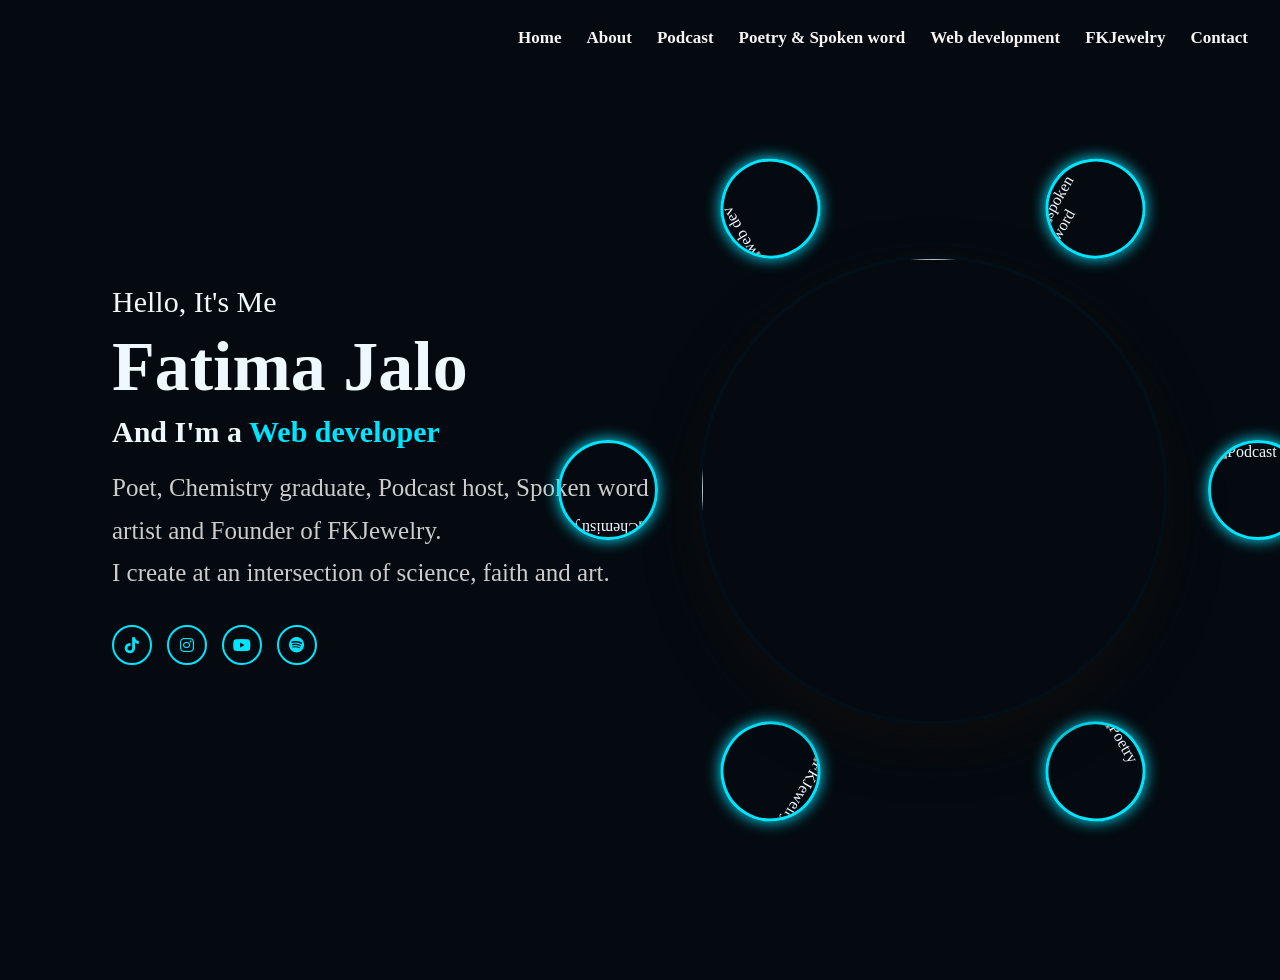
==== index.html @ 9da575b4 "Rename Index.html to index.html" ====
<!DOCTYPE html>
<html lang="en">
<html>
<head>
 <!--=====Meta & Basic Setup=====-->
 <meta charset="UTF-8">
 <meta http-equiv="X-UA Compatible" content="IE=EDGE">
 <meta name="viewport" content="width=device-width, initial-scale=1.0">
 <meta name="description" content="Fatima Jalo's portfolio">
 <meta name="keywords" content="web developer, chemistry, poetry, Jewlery, podcast host, nigeria">
 <meta name="author" content="Fatima Jalo">
 <meta property="og:title" content="Fatima Jalo's portfolio">
 <meta property="og:description" content="Creating at an intersection of science, faith and art">
 <meta property="og:type" content="website">
 <meta property="og:url" content="https://Fatima.dev">

 <!--=====Page Title=====-->
 <title>Home- Fatima Jalo</title>

<!---=====Favicon=====-->
 <link href="WhatsApp Image 2026-08-05 at 4.56.08 AM.jpeg" rel="stylesheet">


<!--===== SEO Meta tags =====-->
 <meta name="description"
 content="Creating at an intersection of science, faith and art">
 <meta name="key words"
 content="web developer, chemist, poetry, Jewlery, podcast host, nigeria">
 <meta name="author"
 content="Fatima Jalo">

<!--Custom CSS======-->
 <link rel="stylesheet" href="css stylesheet.css">

 <link href="https://cdnjs.cloudflare.com/ajax/libs/font-awesome/6.5.0/css/all.min.css" rel="stylesheet">

 </head>
 

 <body>
  <div class="overlay">

  

 
   <!--=====Navbar=====-->
   <header>
    
     <nav class="navbar">
        <a href="Index.html.html">Home</a>
        <a href="About.html">About</a>
        <a href="Podcast.html">Podcast</a>
        <a href="Poetry & Spoken word.html">Poetry & Spoken word</a>
        <a href="Web development.html">Web development</a>
        <a href="FKJewelry.html">FKJewelry</a>
        <a href="Contact.html">Contact</a>
     </nav>
     
   </header>
   <main>
    
    <!--=====Hero Section=====-->
    <section class="hero">
        <div class="hero-text">
     <h3>Hello, It's Me</h3>
     <h1>Fatima Jalo</h1>
     <h2>And I'm a <span> Web developer</span></h2>
     <p>Poet, Chemistry graduate, Podcast host, Spoken word artist and Founder of FKJewelry.<br>I create at an intersection of science, faith and art.</p> 


     <!--=====Social links=====-->
     <div class="social-icons">
                <a href="https://www.tiktok.com/@fatimajalo" target="_blank" rel="noopener noreferrer" title="TikTok 1"><i class="fa-brands fa-tiktok"></i>
                <a href="https://www.instagram.com/e.ffkayy" target="_blank" rel="noopener noreferrer" title="Personal IG"><i class="fab fa-instagram"></i></a>
                <a href="https://youtube.com/@effkayy._jalo" target="_blank" rel="noopener noreferrer" title="Personal youtube"><i class="fab fa-youtube"></i></a>
               <a href="https://open.spotify.com/show/6qIzVNLpwldoMzjCNXjj7g?si=u0V_RJKcT9WDdpUdTmaJOg&utm_source=copy-link" target="_blank" rel="noopener noreferrer" title="Personal spotify" ><i class="fab fa-spotify"></i></a>
            </div>
        </div>


   
  <!-- Main photo -->
<div class="hero-image">
   <img src="WhatsApp Image 2026-08-05 at 4.56.08 AM.jpeg" width="500px" height="500px" class="circle main-photo">
   
 <!--===== Orbit images=====-->
  
<div class="orbit-container">
  
  <div class="orbit orbit1"><img src="pod img.jpeg" alt="Podcast" class="orbit-img img1" title="The Muslimah Podcast"></div>
  <div class="orbit orbit2"><img src="p icon.jpg" alt="Poetry" class="orbit-img img2" title="poetry"></div>
  <div class="orbit orbit3"><img src="fkj image.jpeg" alt="FKJewelry" class="orbit-img img3" title="FKJewelry"></div>
 <div class="orbit orbit4"><img src="beakers.jpg" alt="Chemistry" class="orbit-img img4" title="Chemistry"></div>
  <div class="orbit orbit5"> <img src="WEB D" alt="web dev" class="orbit-img img5" title="Web development"></div>
   <div class="orbit orbit6"><img src="mic.webp" alt="spoken word" class="orbit-img img6" title="spoken word"></div>

   </div>
   </div>


</div>
   </section>

  </div>

 


</main>





 




















</body>

















   















































</html>
---- css stylesheet.css ----
*{margin: 0;
  padding: 0;
  box-sizing: border-box;}

  
   body { background-image: url('bb.jpg'); 
    background-size: cover;
    background-position: center;
    background-attachment: fixed;
    background-repeat: no-repeat;
      color: aliceblue; }
    
    .overlay {
    background-color: rgba(0, 0, 0, 0.4);
    min-height: 100vh;
    padding: 40px;
    }

    .hero{ display: flex !important;
    flex-direction: row !important;
    align-items: center;
    justify-content: space-between;
    gap: 40px;
    padding: 0 6%;
    min-height: 100vh;
    width: 100%;
}

    .circle{ width: 470px;
     height: 470px;
     border-radius: 70%;
     object-fit: cover;
     position:relative;
     z-index: 2;
     border: 4px solid #071f3534;
     box-shadow: 0 20px 50px rgba(14, 13, 13, 0.932); }

     .hero-text {
    flex: 0 1 55%; 
}
.hero-text h3 { font-size: 30px; margin-bottom: 8px; font-weight: 400; }
.hero-text h1 { font-size: 70px; margin-bottom: 8px; font-weight: 700; }
.hero-text h2 { font-size: 30px; margin-bottom: 18px; font-weight: 600; }
.hero-text h2 span { color: #00E5FF; }
.hero-text p { font-size: 25px; line-height: 1.7; color: #ccc; margin-bottom: 25px; }


    .hero-image{
    position: relative;
    width: 470px;
    height: 470px;
    display: flex;
    justify-content: center;
    align-items: center;
}
.orbit-container{position: absolute;
    width: 650px;   
    height: 650px;
    top: 50%;
    left: 50%;
    transform: translate(-50%, -50%);
    animation: rotate 25s linear infinite;}

.orbit-container:hover{animation-play-state: running;}


.orbit{
    position: absolute;
    top: 50%;
    left: 50%;
    width: 100px;
    height: 100px;
    margin: -50px;
} 

.orbit-img {
    position: absolute;
    width: 100px;
    height: 100px;
    border-radius: 50%;
    border: 3px solid #00E5FF;
    object-fit: cover;
    box-shadow: 0 0 15px #00E5FF;
    z-index: 1;
    transition: 0.3s;
    animation:  counter-rotate 25s linear infinite;
}
.orbit-img:hover {
    transform: scale(1.1);
    box-shadow: 0 0 25px #00E5FF;
}

.orbit1{
    transform: rotate(0deg) translateX(325px);
}

.orbit2{
    transform: rotate(60deg) translateX(325px);
}

.orbit3{
    transform: rotate(120deg) translateX(325px);
}

.orbit4{
    transform: rotate(180deg) translateX(325px);
}

.orbit5{
    transform: rotate(240deg) translateX(325px);
}

.orbit6{
    transform: rotate(300deg) translateX(325px);
}

@keyframes rotate{from{ transform: translate(-50%,-50%) rotate(0deg);}
to{transform: translate(-50%,-50%)rotate(360deg);}
 }
@keyframes counter-rotate {
    from { transform: rotate(0deg); }
    to { transform: rotate(-360deg); }
}
    

    .navbar {
      position: fixed;  
      top: 20px;
      right: 20px;       
      display: flex;    
      gap:1px;        
      z-index: 1000;  
    font-size: 18px;
  font-family:'Times New Roman', Times, serif ;
   text-decoration: none;}

  .navbar a {
    color: rgb(247, 244, 244);
   
    text-decoration: none;  
    font-family:'Times New Roman', Times, serif;
    font-size: 17px;
    font-weight: bold;
    padding: 8px 12px;
    transition: 0.3s;
  }
  


    
  .social-icons {
    display: flex;
    gap: 15px;
    margin-bottom: 30px;
}

.social-icons a {
    width: 40px;
    height: 40px;
    border: 2px solid #00E5FF;
    border-radius: 50%;
    display: flex;
    align-items: center;
    justify-content: center;
    color: #00E5FF;
    text-decoration: none;
    transition: 0.3s;
}

.social-icons a:hover {
    background: #00E5FF;
    color: #0A0E14;
      box-shadow: 0 0 15px #00E5FF;}

```css
/* =========================================
   ABOUT PAGE
========================================= */

* {
    margin: 0;
    padding: 0;
    box-sizing: border-box;
}


html {
    scroll-behavior: smooth;
}


body {
    background-image: url('bb.jpg');
    background-size: cover;
    background-position: center;
    background-attachment: fixed;
    background-repeat: no-repeat;

    background-color: #07101a;
    color: aliceblue;

    font-family: 'Times New Roman', Times, serif;
}


.overlay {
    background: rgba(0, 0, 0, 0.55);
    min-height: 100vh;
}


/* =========================================
   NAVBAR
========================================= */

.navbar {
    position: fixed;
    top: 20px;
    right: 20px;

    display: flex;
    gap: 4px;

    z-index: 1000;
}


.navbar a {
    color: white;
    text-decoration: none;

    font-size: 16px;
    font-weight: bold;

    padding: 8px 12px;

    transition: 0.3s ease;
}


.navbar a:hover,
.navbar a.active {
    color: #00E5FF;
}


/* =========================================
   ABOUT HERO
========================================= */

.about-hero {
    min-height: 100vh;

    display: flex;
    align-items: center;
    justify-content: center;

    gap: 90px;

    padding: 120px 8% 80px;
}


/* IMAGE */

.about-image {
    position: relative;

    width: 430px;
    height: 430px;

    display: flex;
    align-items: center;
    justify-content: center;

    flex-shrink: 0;
}


.about-photo {
    width: 390px;
    height: 390px;

    object-fit: cover;
    object-position: center;

    border-radius: 50%;

    border: 4px solid #00E5FF;

    box-shadow:
        0 0 20px rgba(0, 229, 255, 0.5),
        0 20px 50px rgba(0, 0, 0, 0.8);

    position: relative;
    z-index: 2;
}


.image-ring {
    position: absolute;

    width: 430px;
    height: 430px;

    border-radius: 50%;

    border: 1px dashed #00E5FF;

    animation: spin 20s linear infinite;
}


.image-ring::before,
.image-ring::after {
    content: "";

    position: absolute;

    width: 12px;
    height: 12px;

    background: #00E5FF;

    border-radius: 50%;

    box-shadow: 0 0 15px #00E5FF;
}


.image-ring::before {
    top: 35px;
    left: 65px;
}


.image-ring::after {
    bottom: 50px;
    right: 45px;
}


@keyframes spin {

    from {
        transform: rotate(0deg);
    }

    to {
        transform: rotate(360deg);
    }

}


/* =========================================
   INTRO TEXT
========================================= */

.about-intro {
    max-width: 600px;
}


.small-heading {
    color: #00E5FF;

    font-size: 30px;
    font-weight: bold;

    letter-spacing: 4px;

    margin-bottom: 15px;
}


.about-intro h1 {
    font-size: 58px;
    line-height: 1.05;

    margin-bottom: 25px;
}


.about-intro h1 span,
.section-heading span,
.values-intro span,
.about-cta span {
    color: #00E5FF;
}


.about-intro p {
    color: #ccc;

    font-size: 20px;
    line-height: 1.8;

    margin-bottom: 18px;
}


.about-intro .intro-text {
    color: white;

    font-size: 21px;
    line-height: 1.6;
}


.about-button,
.cta-button {
    display: inline-flex;

    align-items: center;
    gap: 10px;

    margin-top: 15px;

    padding: 13px 22px;

    border: 2px solid #00E5FF;
    border-radius: 30px;

    color: #00E5FF;

    text-decoration: none;

    font-weight: bold;

    transition: 0.3s ease;
}


.about-button:hover,
.cta-button:hover {
    background: #00E5FF;
    color: #07101a;

    box-shadow: 0 0 25px rgba(0, 229, 255, 0.6);
}


/* =========================================
   STORY
========================================= */

.story-section {
    padding: 110px 10%;
}


.section-heading {
    margin-bottom: 50px;
}


.section-heading > p {
    color: #00E5FF;

    font-size: 28px;
    font-weight: bold;

    letter-spacing: 4px;

    margin-bottom: 15px;
}


.section-heading h2 {
    font-size: 48px;
    line-height: 1.15;
}


.story-content {
    display: grid;

    grid-template-columns: 1.4fr 0.8fr;

    gap: 80px;

    align-items: center;
}


.story-text p {
    color: #ccc;

    font-size: 22px;
    line-height: 1.9;

    margin-bottom: 20px;
}


/* QUOTE */

.quote-box {
    padding: 45px 35px;

    border-left: 3px solid #00E5FF;

    background: rgba(0, 229, 255, 0.04);

    box-shadow: 0 15px 40px rgba(0, 0, 0, 0.3);
}


.quote-box > i {
    color: #00E5FF;

    font-size: 30px;

    margin-bottom: 20px;
}


.quote-box blockquote {
    font-size: 27px;

    line-height: 1.5;

    font-style: italic;
}


.quote-box blockquote span {
    color: #00E5FF;
}


.quote-line {
    width: 50px;
    height: 2px;

    background: #00E5FF;

    margin: 25px 0 10px;
}


.quote-box p {
    color: #aaa;
}


/* =========================================
   WHAT I DO
========================================= */

.work-section {
    padding: 110px 8%;

    background: rgba(0, 0, 0, 0.25);
}


.center {
    text-align: center;
}


.cards-container {
    display: grid;

    grid-template-columns: repeat(4, 1fr);

    gap: 25px;

    max-width: 1300px;

    margin: auto;
}


.about-card {
    padding: 35px 25px;

    border: 1px solid rgba(0, 229, 255, 0.25);

    background: rgba(7, 15, 25, 0.75);

    transition: 0.4s ease;

    position: relative;

    overflow: hidden;
}


.about-card::before {
    content: "";

    position: absolute;

    top: 0;
    left: 0;

    width: 100%;
    height: 3px;

    background: #00E5FF;

    transform: scaleX(0);

    transform-origin: left;

    transition: 0.4s ease;
}


.about-card:hover {
    transform: translateY(-10px);

    border-color: #00E5FF;

    box-shadow: 0 15px 35px rgba(0, 229, 255, 0.12);
}


.about-card:hover::before {
    transform: scaleX(1);
}


.card-icon {
    width: 60px;
    height: 60px;

    border-radius: 50%;

    display: flex;
    align-items: center;
    justify-content: center;

    border: 2px solid #00E5FF;

    color: #00E5FF;

    font-size: 23px;

    margin-bottom: 25px;
}


.about-card h3 {
    font-size: 22px;

    margin-bottom: 15px;
}


.about-card p {
    color: #aaa;

    line-height: 1.7;

    margin-bottom: 25px;
}


.about-card a {
    color: #00E5FF;

    text-decoration: none;

    font-weight: bold;

    display: inline-flex;

    gap: 8px;

    align-items: center;
}


/* =========================================
   VALUES
========================================= */

.values-section {
    padding: 120px 10%;

    display: grid;

    grid-template-columns: 0.8fr 1.2fr;

    gap: 100px;
}


.values-intro h2 {
    font-size: 45px;

    line-height: 1.2;

    margin-bottom: 25px;
}


.values-intro > p:last-child {
    color: #aaa;

    font-size: 17px;

    line-height: 1.8;
}


.values-list {
    border-top: 1px solid rgba(255,255,255,0.15);
}


.value {
    display: flex;

    gap: 30px;

    padding: 28px 0;

    border-bottom: 1px solid rgba(255,255,255,0.15);
}


.value > span {
    color: #00E5FF;

    font-size: 14px;

    font-weight: bold;

    letter-spacing: 2px;
}


.value h3 {
    font-size: 23px;

    margin-bottom: 8px;
}


.value p {
    color: #aaa;

    line-height: 1.7;
}


/* =========================================
   CALL TO ACTION
========================================= */

.about-cta {
    text-align: center;

    padding: 120px 20px;

    background:
        linear-gradient(
            rgba(0, 0, 0, 0.65),
            rgba(0, 0, 0, 0.75)
        );
}


.about-cta > p {
    color: #00E5FF;

    letter-spacing: 4px;

    font-size: 13px;

    margin-bottom: 15px;
}


.about-cta h2 {
    font-size: 48px;

    max-width: 800px;

    margin: 0 auto 25px;
}


/* =========================================
   FOOTER
========================================= */

footer {
    padding: 30px 8%;

    display: flex;

    justify-content: space-between;

    align-items: center;

    border-top: 1px solid rgba(255,255,255,0.1);

    color: #888;
}


.footer-socials {
    display: flex;

    gap: 12px;
}


.footer-socials a {
    width: 35px;
    height: 35px;

    border: 1px solid #00E5FF;

    border-radius: 50%;

    display: flex;

    align-items: center;
    justify-content: center;

    color: #00E5FF;

    text-decoration: none;

    transition: 0.3s ease;
}


.footer-socials a:hover {
    background: #00E5FF;

    color: #07101a;

    box-shadow: 0 0 15px #00E5FF;
}


/* =========================================
   RESPONSIVE DESIGN
========================================= */

@media (max-width: 1100px) {

    .about-hero {
        gap: 40px;
    }

    .about-image {
        transform: scale(0.85);
    }

    .about-intro h1 {
        font-size: 48px;
    }

    .cards-container {
        grid-template-columns: repeat(2, 1fr);
    }

    .values-section {
        grid-template-columns: 1fr;
        gap: 50px;
    }

}


@media (max-width: 800px) {

    .navbar {
        position: absolute;

        top: 15px;
        right: 10px;

        left: 10px;

        justify-content: center;

        flex-wrap: wrap;
    }

    .navbar a {
        font-size: 13px;

        padding: 6px;
    }


    .about-hero {
        flex-direction: column;

        text-align: center;

        padding-top: 150px;
    }


    .about-image {
        width: 330px;
        height: 330px;
    }


    .about-photo {
        width: 300px;
        height: 300px;
    }


    .image-ring {
        width: 330px;
        height: 330px;
    }


    .about-intro h1 {
        font-size: 43px;
    }


    .about-intro .intro-text {
        font-size: 18px;
    }


    .story-content {
        grid-template-columns: 1fr;

        gap: 40px;
    }


    .section-heading h2 {
        font-size: 38px;
    }


    .cards-container {
        grid-template-columns: 1fr;
    }


    footer {
        flex-direction: column;

        gap: 20px;

        text-align: center;
    }

}


@media (max-width: 500px) {

    .about-hero {
        padding-left: 20px;
        padding-right: 20px;
    }


    .story-section,
    .values-section {
        padding-left: 25px;
        padding-right: 25px;
    }


    .about-image {
        transform: scale(0.8);
        margin-bottom: -40px;
    }


    .about-intro h1 {
        font-size: 38px;
    }


    .about-cta h2 {
        font-size: 34px;
    }

}


```css
/* =========================================
   PODCAST PAGE
========================================= */

* {
    margin: 0;
    padding: 0;
    box-sizing: border-box;
}


html {
    scroll-behavior: smooth;
}


body {

    background-image: url('bb.jpg');

    background-size: cover;

    background-position: center;

    background-attachment: fixed;

    background-repeat: no-repeat;

    background-color: #07101a;

    color: aliceblue;

    font-family: 'Times New Roman', Times, serif;
}


.podcast-overlay {

    min-height: 100vh;

    background: rgba(0, 0, 0, 0.65);
}


/* =========================================
   NAVBAR
========================================= */

.navbar {

    position: fixed;

    top: 20px;

    right: 20px;

    display: flex;

    gap: 3px;

    z-index: 1000;

    flex-wrap: wrap;
}


.navbar a {

    color: white;

    text-decoration: none;

    font-size: 16px;

    font-weight: bold;

    padding: 8px 11px;

    transition: 0.3s ease;
}


.navbar a:hover,
.navbar a.active {

    color: #00E5FF;

}


/* =========================================
   HERO
========================================= */

.podcast-hero {

    min-height: 100vh;

    padding: 140px 9% 90px;

    display: flex;

    align-items: center;

    justify-content: space-between;

    gap: 70px;

}


.podcast-hero-text {

    max-width: 650px;

}


.eyebrow,
.section-label {

    color: #00E5FF;

    font-size: 13px;

    font-weight: bold;

    letter-spacing: 4px;

    margin-bottom: 18px;
}


.podcast-hero h1 {

    font-size: clamp(55px, 7vw, 90px);

    line-height: 0.98;

    margin-bottom: 30px;

}


.podcast-hero h1 span {

    color: #00E5FF;

}


.hero-description {

    color: #ccc;

    font-size: 19px;

    line-height: 1.8;

    max-width: 600px;

    margin-bottom: 30px;

}


/* =========================================
   BUTTONS
========================================= */

.podcast-buttons {

    display: flex;

    gap: 15px;

    flex-wrap: wrap;

}


.spotify-button,
.outline-button,
.host-button {

    display: inline-flex;

    align-items: center;

    justify-content: center;

    gap: 10px;

    padding: 13px 22px;

    border-radius: 30px;

    text-decoration: none;

    font-weight: bold;

    transition: 0.3s ease;
}


.spotify-button {

    background: #00E5FF;

    color: #07101a;

    border: 2px solid #00E5FF;
}


.spotify-button:hover {

    background: transparent;

    color: #00E5FF;

    box-shadow: 0 0 25px rgba(0,229,255,0.4);

}


.outline-button,
.host-button {

    border: 2px solid #00E5FF;

    color: #00E5FF;

}


.outline-button:hover,
.host-button:hover {

    background: #00E5FF;

    color: #07101a;

}


/* =========================================
   STATS
========================================= */

.podcast-stats {

    display: flex;

    gap: 45px;

    margin-top: 50px;

}


.podcast-stats div {

    display: flex;

    flex-direction: column;

    gap: 5px;

}


.podcast-stats strong {

    color: #00E5FF;

    font-size: 25px;

}


.podcast-stats span {

    color: #888;

    font-size: 13px;

}


/* =========================================
   PODCAST ARTWORK
========================================= */

.podcast-artwork {

    width: 470px;

    height: 470px;

    position: relative;

    display: flex;

    align-items: center;

    justify-content: center;

    flex-shrink: 0;

}


.artwork-glow {

    position: absolute;

    width: 380px;

    height: 380px;

    border-radius: 50%;

    background: rgba(0,229,255,0.12);

    filter: blur(45px);

}


.artwork-circle {

    width: 360px;

    height: 360px;

    border-radius: 50%;

    position: relative;

    z-index: 3;

}


.artwork-circle img {

    width: 100%;

    height: 100%;

    border-radius: 50%;

    object-fit: cover;

    border: 4px solid #00E5FF;

    box-shadow:

        0 0 25px rgba(0,229,255,0.5),

        0 20px 50px rgba(0,0,0,0.8);
}


.play-button {

    position: absolute;

    width: 75px;

    height: 75px;

    border-radius: 50%;

    background: #00E5FF;

    color: #07101a;

    display: flex;

    align-items: center;

    justify-content: center;

    font-size: 25px;

    bottom: 15px;

    right: 15px;

    box-shadow: 0 0 25px rgba(0,229,255,0.6);

    transition: 0.3s ease;

}


.play-button:hover {

    transform: scale(1.1);

}


.sound-wave {

    position: absolute;

    border: 1px solid rgba(0,229,255,0.5);

    border-radius: 50%;

    animation: pulse 3s ease-in-out infinite;

}


.wave-one {

    width: 400px;

    height: 400px;

}


.wave-two {

    width: 440px;

    height: 440px;

    animation-delay: 0.8s;

}


.wave-three {

    width: 480px;

    height: 480px;

    animation-delay: 1.6s;

}


@keyframes pulse {

    0%,
    100% {

        transform: scale(0.95);

        opacity: 0.3;

    }

    50% {

        transform: scale(1.05);

        opacity: 0.8;

    }

}


/* =========================================
   ABOUT PODCAST
========================================= */

.podcast-about {

    padding: 120px 10%;

    background: rgba(0,0,0,0.25);

}


.about-grid {

    display: grid;

    grid-template-columns: 1fr 1fr;

    gap: 100px;

    align-items: start;

}


.about-grid h2 {

    font-size: 50px;

    line-height: 1.2;

}


.about-grid h2 span {

    color: #00E5FF;

}


.about-copy p {

    color: #aaa;

    font-size: 17px;

    line-height: 1.9;

    margin-bottom: 20px;

}


/* =========================================
   EPISODES
========================================= */

.episodes-section {

    padding: 120px 8%;

}


.section-heading {

    display: flex;

    align-items: end;

    justify-content: space-between;

    gap: 30px;

    margin-bottom: 50px;

}


.section-heading h2 {

    font-size: 50px;

}


.section-heading h2 span {

    color: #00E5FF;

}


.all-episodes {

    color: #00E5FF;

    text-decoration: none;

    font-weight: bold;

}


.episodes-grid {

    display: grid;

    grid-template-columns: repeat(3, 1fr);

    gap: 25px;

}


.episode-card {

    background: rgba(7,15,25,0.8);

    border: 1px solid rgba(0,229,255,0.2);

    transition: 0.4s ease;

}


.episode-card:hover {

    transform: translateY(-8px);

    border-color: #00E5FF;

    box-shadow: 0 15px 35px rgba(0,229,255,0.12);

}


.episode-image {

    height: 260px;

    position: relative;

    overflow: hidden;

}


.episode-image img {

    width: 100%;

    height: 100%;

    object-fit: cover;

    transition: 0.5s ease;

}


.episode-card:hover .episode-image img {

    transform: scale(1.08);

}


.episode-number {

    position: absolute;

    top: 15px;

    left: 15px;

    width: 45px;

    height: 45px;

    border-radius: 50%;

    background: #00E5FF;

    color: #07101a;

    display: flex;

    align-items: center;

    justify-content: center;

    font-weight: bold;

}


.episode-info {

    padding: 25px;

}


.episode-type {

    color: #00E5FF;

    font-size: 11px;

    letter-spacing: 2px;

    margin-bottom: 10px;

}


.episode-info h3 {

    font-size: 25px;

    margin-bottom: 12px;

}


.episode-info p:not(.episode-type) {

    color: #999;

    line-height: 1.7;

    margin-bottom: 20px;

}


.episode-info a {

    color: #00E5FF;

    text-decoration: none;

    font-weight: bold;

    display: inline-flex;

    gap: 8px;

}


/* =========================================
   TOPICS
========================================= */

.topics-section {

    padding: 120px 8%;

    background: rgba(0,0,0,0.3);

}


.topics-title {

    max-width: 700px;

    margin-bottom: 55px;

}


.topics-title h2 {

    font-size: 50px;

    line-height: 1.2;

}


.topics-title h2 span {

    color: #00E5FF;

}


.topics-grid {

    display: grid;

    grid-template-columns: repeat(4, 1fr);

    gap: 20px;

}


.topic {

    min-height: 250px;

    padding: 30px;

    border: 1px solid rgba(0,229,255,0.2);

    position: relative;

    transition: 0.3s ease;

}


.topic:hover {

    border-color: #00E5FF;

    transform: translateY(-5px);

}


.topic > span {

    color: #00E5FF;

    font-size: 12px;

    letter-spacing: 2px;

}


.topic i {

    display: block;

    color: #00E5FF;

    font-size: 28px;

    margin: 30px 0 20px;

}


.topic h3 {

    font-size: 23px;

    margin-bottom: 10px;

}


.topic p {

    color: #999;

    line-height: 1.6;

}


/* =========================================
   HOST
========================================= */

.host-section {

    padding: 120px 10%;

    display: grid;

    grid-template-columns: 0.8fr 1.2fr;

    gap: 90px;

    align-items: center;

}


.host-image {

    width: 380px;

    height: 380px;

    margin: auto;

}


.host-image img {

    width: 100%;

    height: 100%;

    border-radius: 50%;

    object-fit: cover;

    border: 4px solid #00E5FF;

    box-shadow: 0 0 35px rgba(0,229,255,0.3);

}


.host-text h2 {

    font-size: 55px;

    margin-bottom: 25px;

}


.host-text h2 span {

    color: #00E5FF;

}


.host-text > p:not(.section-label) {

    color: #aaa;

    font-size: 17px;

    line-height: 1.8;

    margin-bottom: 20px;

}


/* =========================================
   SPOTIFY CTA
========================================= */

.spotify-cta {

    padding: 120px 20px;

    text-align: center;

    background:

        radial-gradient(
            circle at center,
            rgba(0,229,255,0.12),
            transparent 55%
        );

}


.spotify-icon {

    width: 70px;

    height: 70px;

    border-radius: 50%;

    border: 2px solid #00E5FF;

    color: #00E5FF;

    display: flex;

    align-items: center;

    justify-content: center;

    font-size: 30px;

    margin: 0 auto 25px;

}


.spotify-cta > p {

    color: #00E5FF;

    font-size: 12px;

    letter-spacing: 4px;

    font-weight: bold;

}


.spotify-cta h2 {

    font-size: 55px;

    margin: 15px auto;

}


.spotify-cta h2 span {

    color: #00E5FF;

}


.cta-description {

    color: #999 !important;

    letter-spacing: normal !important;

    font-size: 17px !important;

    font-weight: normal !important;

    margin-bottom: 25px;

}


/* =========================================
   FOOTER
========================================= */

footer {

    padding: 30px 8%;

    border-top: 1px solid rgba(255,255,255,0.1);

    display: flex;

    align-items: center;

    justify-content: space-between;

    color: #777;

}


.footer-socials {

    display: flex;

    gap: 12px;

}


.footer-socials a {

    width: 36px;

    height: 36px;

    border: 1px solid #00E5FF;

    border-radius: 50%;

    display: flex;

    align-items: center;

    justify-content: center;

    color: #00E5FF;

    text-decoration: none;

    transition: 0.3s ease;

}


.footer-socials a:hover {

    background: #00E5FF;

    color: #07101a;

}


/* =========================================
   RESPONSIVE
========================================= */

@media (max-width: 1100px) {

    .podcast-hero {

        padding-left: 6%;

        padding-right: 6%;

    }


    .podcast-artwork {

        transform: scale(0.8);

        margin-left: -40px;

    }


    .episodes-grid {

        grid-template-columns: repeat(2, 1fr);

    }


    .topics-grid {

        grid-template-columns: repeat(2, 1fr);

    }

}


@media (max-width: 800px) {

    .navbar {

        position: absolute;

        top: 15px;

        left: 10px;

        right: 10px;

        justify-content: center;

    }


    .navbar a {

        font-size: 12px;

        padding: 6px;

    }


    .podcast-hero {

        flex-direction: column;

        text-align: center;

        padding-top: 150px;

    }


    .podcast-hero-text {

        max-width: 700px;

    }


    .podcast-buttons {

        justify-content: center;

    }


    .podcast-stats {

        justify-content: center;

    }


    .podcast-artwork {

        margin: 0;

        transform: scale(0.75);

        margin-top: -40px;

    }


    .about-grid {

        grid-template-columns: 1fr;

        gap: 40px;

    }


    .episodes-grid {

        grid-template-columns: 1fr;

    }


    .topics-grid {

        grid-template-columns: 1fr;

    }


    .host-section {

        grid-template-columns: 1fr;

        text-align: center;

    }


    .host-image {

        width: 300px;

        height: 300px;

    }


    .section-heading {

        align-items: flex-start;

        flex-direction: column;

    }


    footer {

        flex-direction: column;

        gap: 20px;

        text-align: center;

    }

}


@media (max-width: 500px) {

    .podcast-hero h1 {

        font-size: 48px;

    }


    .podcast-hero {

        padding-left: 20px;

        padding-right: 20px;

    }


    .podcast-artwork {

        transform: scale(0.6);

        margin-top: -70px;

    }


    .podcast-stats {

        gap: 25px;

    }


    .podcast-about,
    .episodes-section,
    .topics-section,
    .host-section {

        padding-left: 25px;

        padding-right: 25px;

    }


    .about-grid h2,
    .section-heading h2,
    .topics-title h2 {

        font-size: 38px;

    }


    .host-text h2,
    .spotify-cta h2 {

        font-size: 42px;

    }

}


```css
/* =========================================
   POETRY & SPOKEN WORD PAGE
========================================= */

* {
    margin: 0;
    padding: 0;
    box-sizing: border-box;
}


html {
    scroll-behavior: smooth;
}


body {

    background-image: url('bb.jpg');

    background-size: cover;

    background-position: center;

    background-attachment: fixed;

    background-repeat: no-repeat;

    background-color: #07101a;

    color: aliceblue;

    font-family: 'Times New Roman', Times, serif;
}


.poetry-overlay {

    min-height: 100vh;

    background: rgba(0, 0, 0, 0.68);

}


/* =========================================
   NAVBAR
========================================= */

.navbar {

    position: fixed;

    top: 20px;

    right: 20px;

    display: flex;

    gap: 3px;

    flex-wrap: wrap;

    z-index: 1000;

}


.navbar a {

    color: white;

    text-decoration: none;

    font-size: 16px;

    font-weight: bold;

    padding: 8px 11px;

    transition: 0.3s ease;

}


.navbar a:hover,
.navbar a.active {

    color: #00E5FF;

}


/* =========================================
   COMMON
========================================= */

.section-label {

    color: #00E5FF;

    font-size: 12px;

    font-weight: bold;

    letter-spacing: 4px;

    margin-bottom: 18px;

}


/* =========================================
   HERO
========================================= */

.poetry-hero {

    min-height: 100vh;

    padding: 140px 10% 90px;

    display: grid;

    grid-template-columns: 1.2fr 0.8fr;

    align-items: center;

    gap: 80px;

}


.hero-content {

    max-width: 700px;

}


.eyebrow {

    color: #00E5FF;

    font-size: 13px;

    font-weight: bold;

    letter-spacing: 5px;

    margin-bottom: 20px;

}


.poetry-hero h1 {

    font-size: clamp(65px, 8vw, 105px);

    line-height: 0.9;

    margin-bottom: 35px;

}


.poetry-hero h1 span {

    color: #00E5FF;

}


.hero-description {

    max-width: 600px;

    color: #bbb;

    font-size: 19px;

    line-height: 1.8;

    margin-bottom: 15px;

}


.hero-buttons {

    display: flex;

    gap: 15px;

    flex-wrap: wrap;

    margin-top: 35px;

}


.primary-button,
.secondary-button {

    display: inline-flex;

    align-items: center;

    justify-content: center;

    gap: 10px;

    padding: 13px 22px;

    border-radius: 30px;

    text-decoration: none;

    font-weight: bold;

    transition: 0.3s ease;

}


.primary-button {

    color: #07101a;

    background: #00E5FF;

    border: 2px solid #00E5FF;

}


.primary-button:hover {

    background: transparent;

    color: #00E5FF;

    box-shadow: 0 0 25px rgba(0,229,255,0.4);

}


.secondary-button {

    color: #00E5FF;

    border: 2px solid #00E5FF;

}


.secondary-button:hover {

    background: #00E5FF;

    color: #07101a;

}


/* =========================================
   HERO POEM
========================================= */

.hero-poem {

    min-height: 360px;

    padding: 40px;

    display: flex;

    flex-direction: column;

    justify-content: center;

    position: relative;

}


.vertical-line {

    position: absolute;

    left: 0;

    top: 10%;

    width: 2px;

    height: 80%;

    background: #00E5FF;

    box-shadow: 0 0 15px #00E5FF;

}


.hero-poem p {

    font-size: 38px;

    line-height: 1.35;

    font-style: italic;

}


.hero-poem p span {

    color: #00E5FF;

}


.hero-poem small {

    margin-top: 30px;

    color: #888;

    font-size: 15px;

}


/* =========================================
   INTRO
========================================= */

.poetry-intro {

    padding: 120px 10%;

    background: rgba(0,0,0,0.25);

}


.intro-grid {

    display: grid;

    grid-template-columns: 1fr 1fr;

    gap: 100px;

}


.intro-grid h2 {

    font-size: 55px;

    line-height: 1.15;

}


.intro-grid h2 span {

    color: #00E5FF;

}


.intro-text p {

    color: #aaa;

    font-size: 18px;

    line-height: 1.9;

    margin-bottom: 20px;

}


/* =========================================
   FEATURED POEM
========================================= */

.featured-poem {

    padding: 120px 12%;

}


.featured-heading {

    display: flex;

    justify-content: space-between;

    align-items: center;

}


.featured-heading > span {

    color: #00E5FF;

    font-size: 14px;

    letter-spacing: 3px;

}


.poem-container {

    max-width: 950px;

    margin: 50px auto 0;

    padding: 70px;

    display: grid;

    grid-template-columns: 0.8fr 1.2fr;

    gap: 80px;

    border: 1px solid rgba(0,229,255,0.2);

    background:

        linear-gradient(
            135deg,
            rgba(0,229,255,0.05),
            rgba(0,0,0,0.4)
        );

    position: relative;

}


.poem-container::before {

    content: "“";

    position: absolute;

    top: -50px;

    left: 25px;

    font-size: 180px;

    color: rgba(0,229,255,0.08);

}


.poem-title p {

    color: #00E5FF;

    font-size: 12px;

    letter-spacing: 3px;

    margin-bottom: 15px;

}


.poem-title h2 {

    font-size: 58px;

    font-style: italic;

}


.poem-line {

    width: 60px;

    height: 2px;

    background: #00E5FF;

    margin-top: 25px;

}


.poem-text {

    font-size: 23px;

    line-height: 1.9;

    font-style: italic;

}


.poem-text p {

    margin-bottom: 25px;

}


.poem-text .signature {

    color: #00E5FF;

    font-size: 15px;

    font-style: normal;

    margin-top: 40px;

}


/* =========================================
   THEMES
========================================= */

.themes-section {

    padding: 120px 8%;

    background: rgba(0,0,0,0.3);

}


.themes-heading {

    max-width: 700px;

    margin-bottom: 55px;

}


.themes-heading h2 {

    font-size: 52px;

    line-height: 1.15;

}


.themes-heading h2 span {

    color: #00E5FF;

}


.themes-grid {

    display: grid;

    grid-template-columns: repeat(4, 1fr);

    gap: 20px;

}


.theme-card {

    min-height: 270px;

    padding: 30px;

    border: 1px solid rgba(0,229,255,0.2);

    transition: 0.4s ease;

}


.theme-card:hover {

    transform: translateY(-8px);

    border-color: #00E5FF;

    box-shadow: 0 15px 35px rgba(0,229,255,0.1);

}


.theme-card > span {

    color: #00E5FF;

    font-size: 12px;

    letter-spacing: 2px;

}


.theme-card i {

    display: block;

    color: #00E5FF;

    font-size: 28px;

    margin: 35px 0 20px;

}


.theme-card h3 {

    font-size: 24px;

    margin-bottom: 12px;

}


.theme-card p {

    color: #999;

    line-height: 1.7;

}


/* =========================================
   SPOKEN WORD
========================================= */

.spoken-section {

    padding: 130px 10%;

    display: grid;

    grid-template-columns: 0.9fr 1.1fr;

    gap: 100px;

    align-items: center;

}


.spoken-visual {

    min-height: 400px;

    display: flex;

    align-items: center;

    justify-content: center;

    position: relative;

}


.mic-circle {

    width: 180px;

    height: 180px;

    border-radius: 50%;

    border: 2px solid #00E5FF;

    color: #00E5FF;

    display: flex;

    align-items: center;

    justify-content: center;

    font-size: 60px;

    box-shadow:

        0 0 30px rgba(0,229,255,0.25),

        inset 0 0 30px rgba(0,229,255,0.08);

    animation: microphonePulse 3s ease-in-out infinite;

}


@keyframes microphonePulse {

    0%,
    100% {

        transform: scale(1);

    }

    50% {

        transform: scale(1.06);

    }

}


.audio-lines {

    position: absolute;

    display: flex;

    align-items: center;

    gap: 8px;

    height: 300px;

}


.audio-lines span {

    width: 3px;

    background: #00E5FF;

    border-radius: 10px;

    animation: audioWave 1.2s ease-in-out infinite alternate;

}


.audio-lines span:nth-child(1) {

    height: 50px;

}


.audio-lines span:nth-child(2) {

    height: 90px;

    animation-delay: .1s;

}


.audio-lines span:nth-child(3) {

    height: 130px;

    animation-delay: .2s;

}


.audio-lines span:nth-child(4) {

    height: 170px;

    animation-delay: .3s;

}


.audio-lines span:nth-child(5) {

    height: 130px;

    animation-delay: .4s;

}


.audio-lines span:nth-child(6) {

    height: 90px;

    animation-delay: .5s;

}


.audio-lines span:nth-child(7) {

    height: 50px;

    animation-delay: .6s;

}


@keyframes audioWave {

    from {

        transform: scaleY(0.5);

        opacity: 0.4;

    }

    to {

        transform: scaleY(1);

        opacity: 1;

    }

}


.spoken-content h2 {

    font-size: 55px;

    line-height: 1.15;

    margin-bottom: 25px;

}


.spoken-content h2 span {

    color: #00E5FF;

}


.spoken-content > p:not(.section-label) {

    color: #aaa;

    font-size: 18px;

    line-height: 1.8;

    margin-bottom: 20px;

}


/* =========================================
   POEM CARDS
========================================= */

.poems-section {

    padding: 120px 8%;

    background: rgba(0,0,0,0.25);

}


.section-heading h2 {

    font-size: 52px;

}


.section-heading h2 span {

    color: #00E5FF;

}


.poems-grid {

    display: grid;

    grid-template-columns: repeat(3, 1fr);

    gap: 25px;

    margin-top: 50px;

}


.poem-card {

    padding: 35px;

    min-height: 320px;

    border: 1px solid rgba(0,229,255,0.2);

    background: rgba(7,15,25,0.65);

    transition: 0.4s ease;

    position: relative;

}


.poem-card:hover {

    transform: translateY(-8px);

    border-color: #00E5FF;

}


.poem-card-number {

    color: #00E5FF;

    font-size: 13px;

    margin-bottom: 35px;

}


.poem-category {

    color: #00E5FF;

    font-size: 11px;

    letter-spacing: 3px;

    margin-bottom: 12px;

}


.poem-card h3 {

    font-size: 29px;

    font-style: italic;

    margin-bottom: 15px;

}


.poem-card > p:not(.poem-category) {

    color: #999;

    line-height: 1.7;

    margin-bottom: 30px;

}


.poem-card a {

    color: #00E5FF;

    text-decoration: none;

    font-weight: bold;

    display: inline-flex;

    gap: 8px;

}


/* =========================================
   CTA
========================================= */

.poetry-cta {

    padding: 130px 20px;

    text-align: center;

    background:

        radial-gradient(
            circle at center,
            rgba(0,229,255,0.1),
            transparent 55%
        );

}


.poetry-cta h2 {

    font-size: 60px;

    margin: 15px auto 20px;

}


.poetry-cta h2 span {

    color: #00E5FF;

}


.poetry-cta > p:not(.section-label) {

    color: #999;

    font-size: 17px;

    margin-bottom: 30px;

}


/* =========================================
   FOOTER
========================================= */

footer {

    padding: 30px 8%;

    border-top: 1px solid rgba(255,255,255,0.1);

    display: flex;

    align-items: center;

    justify-content: space-between;

    color: #777;

}


.footer-socials {

    display: flex;

    gap: 12px;

}


.footer-socials a {

    width: 36px;

    height: 36px;

    border: 1px solid #00E5FF;

    border-radius: 50%;

    display: flex;

    align-items: center;

    justify-content: center;

    color: #00E5FF;

    text-decoration: none;

    transition: 0.3s ease;

}


.footer-socials a:hover {

    background: #00E5FF;

    color: #07101a;

}


/* =========================================
   RESPONSIVE
========================================= */

@media (max-width: 1100px) {

    .poetry-hero {

        padding-left: 7%;

        padding-right: 7%;

    }


    .themes-grid {

        grid-template-columns: repeat(2, 1fr);

    }


    .poems-grid {

        grid-template-columns: repeat(2, 1fr);

    }

}


@media (max-width: 800px) {

    .navbar {

        position: absolute;

        top: 15px;

        left: 10px;

        right: 10px;

        justify-content: center;

    }


    .navbar a {

        font-size: 12px;

        padding: 6px;

    }


    .poetry-hero {

        grid-template-columns: 1fr;

        text-align: center;

        padding-top: 150px;

    }


    .hero-buttons {

        justify-content: center;

    }


    .hero-poem {

        min-height: 280px;

        text-align: left;

        max-width: 500px;

        margin: auto;

    }


    .intro-grid {

        grid-template-columns: 1fr;

        gap: 40px;

    }


    .poem-container {

        grid-template-columns: 1fr;

        gap: 40px;

        padding: 45px 30px;

    }


    .spoken-section {

        grid-template-columns: 1fr;

        gap: 40px;

        text-align: center;

    }


    .poems-grid {

        grid-template-columns: 1fr;

    }


    footer {

        flex-direction: column;

        gap: 20px;

        text-align: center;

    }

}


@media (max-width: 500px) {

    .poetry-hero {

        padding-left: 25px;

        padding-right: 25px;

    }


    .poetry-hero h1 {

        font-size: 55px;

    }


    .poetry-intro,
    .featured-poem,
    .themes-section,
    .spoken-section,
    .poems-section {

        padding-left: 25px;

        padding-right: 25px;

    }


    .intro-grid h2,
    .themes-heading h2,
    .section-heading h2 {

        font-size: 40px;

    }


    .poem-title h2 {

        font-size: 45px;

    }


    .poem-text {

        font-size: 20px;

    }


    .poetry-cta h2 {

        font-size: 42px;

    }

}


```css
/* =========================================
   WEB DEVELOPMENT PAGE
========================================= */

* {
    margin: 0;
    padding: 0;
    box-sizing: border-box;
}


html {
    scroll-behavior: smooth;
}


body {

    background-image: url('bb.jpg');

    background-size: cover;

    background-position: center;

    background-attachment: fixed;

    background-repeat: no-repeat;

    background-color: #07101a;

    color: aliceblue;

    font-family: 'Times New Roman', Times, serif;
}


.dev-overlay {

    min-height: 100vh;

    background: rgba(0, 0, 0, 0.68);

}


/* =========================================
   NAVBAR
========================================= */

.navbar {

    position: fixed;

    top: 20px;

    right: 20px;

    display: flex;

    gap: 3px;

    flex-wrap: wrap;

    z-index: 1000;

}


.navbar a {

    color: white;

    text-decoration: none;

    font-size: 16px;

    font-weight: bold;

    padding: 8px 11px;

    transition: 0.3s ease;

}


.navbar a:hover,
.navbar a.active {

    color: #00E5FF;

}


/* =========================================
   COMMON
========================================= */

.section-label {

    color: #00E5FF;

    font-size: 12px;

    font-weight: bold;

    letter-spacing: 4px;

    margin-bottom: 18px;

}


.primary-button,
.secondary-button {

    display: inline-flex;

    align-items: center;

    justify-content: center;

    gap: 10px;

    padding: 13px 22px;

    border-radius: 30px;

    text-decoration: none;

    font-weight: bold;

    transition: 0.3s ease;

}


.primary-button {

    background: #00E5FF;

    color: #07101a;

    border: 2px solid #00E5FF;

}


.primary-button:hover {

    background: transparent;

    color: #00E5FF;

    box-shadow: 0 0 25px rgba(0,229,255,0.4);

}


.secondary-button {

    color: #00E5FF;

    border: 2px solid #00E5FF;

}


.secondary-button:hover {

    background: #00E5FF;

    color: #07101a;

}


/* =========================================
   HERO
========================================= */

.dev-hero {

    min-height: 100vh;

    padding: 140px 8% 90px;

    display: flex;

    align-items: center;

    justify-content: space-between;

    gap: 70px;

}


.dev-hero-content {

    max-width: 650px;

}


.eyebrow {

    color: #00E5FF;

    font-size: 13px;

    font-weight: bold;

    letter-spacing: 5px;

    margin-bottom: 20px;

}


.dev-hero h1 {

    font-size: clamp(58px, 7vw, 90px);

    line-height: 0.98;

    margin-bottom: 30px;

}


.dev-hero h1 span {

    color: #00E5FF;

}


.hero-description {

    color: #bbb;

    font-size: 19px;

    line-height: 1.8;

    max-width: 600px;

    margin-bottom: 30px;

}


.hero-buttons {

    display: flex;

    gap: 15px;

    flex-wrap: wrap;

}


/* =========================================
   CODE WINDOW
========================================= */

.code-window {

    width: 520px;

    min-height: 380px;

    background: #08121c;

    border: 1px solid rgba(0,229,255,0.35);

    border-radius: 12px;

    box-shadow:

        0 0 35px rgba(0,229,255,0.1),

        0 25px 60px rgba(0,0,0,0.7);

    overflow: hidden;

    transform: perspective(1000px) rotateY(-5deg);

}


.window-top {

    height: 48px;

    background: #0d1924;

    display: flex;

    align-items: center;

    justify-content: center;

    position: relative;

    border-bottom: 1px solid rgba(255,255,255,0.08);

}


.window-top p {

    color: #777;

    font-family: monospace;

    font-size: 13px;

}


.window-dots {

    position: absolute;

    left: 15px;

    display: flex;

    gap: 7px;

}


.window-dots span {

    width: 11px;

    height: 11px;

    border-radius: 50%;

    background: #263746;

}


.code-content {

    padding: 35px;

    font-family: Consolas, monospace;

    font-size: 14px;

    line-height: 2;

    color: #ddd;

}


.indent {

    padding-left: 25px;

}


.code-purple {

    color: #c792ea;

}


.code-blue {

    color: #82aaff;

}


.code-green {

    color: #c3e88d;

}


.cursor {

    display: inline-block;

    width: 8px;

    height: 17px;

    background: #00E5FF;

    vertical-align: middle;

    animation: blink 1s infinite;

}


@keyframes blink {

    0%,
    50% {

        opacity: 1;

    }

    51%,
    100% {

        opacity: 0;

    }

}


.code-signature {

    margin-top: 40px;

    font-family: monospace;

    display: flex;

    gap: 5px;

    align-items: center;

}


.code-signature span {

    color: #00E5FF;

}


.code-signature small {

    color: #777;

    font-family: 'Times New Roman', Times, serif;

    margin-left: 12px;

}


/* =========================================
   INTRO
========================================= */

.dev-intro {

    padding: 120px 10%;

    background: rgba(0,0,0,0.25);

}


.intro-grid {

    display: grid;

    grid-template-columns: 1fr 1fr;

    gap: 100px;

}


.intro-grid h2 {

    font-size: 55px;

    line-height: 1.15;

}


.intro-grid h2 span {

    color: #00E5FF;

}


.intro-text p {

    color: #aaa;

    font-size: 18px;

    line-height: 1.9;

    margin-bottom: 20px;

}


/* =========================================
   SERVICES
========================================= */

.services-section {

    padding: 120px 8%;

}


.services-heading {

    max-width: 700px;

    margin-bottom: 55px;

}


.services-heading h2 {

    font-size: 52px;

    line-height: 1.15;

}


.services-heading h2 span {

    color: #00E5FF;

}


.services-grid {

    display: grid;

    grid-template-columns: repeat(4, 1fr);

    gap: 20px;

}


.service-card {

    min-height: 390px;

    padding: 30px;

    border: 1px solid rgba(0,229,255,0.2);

    background: rgba(7,15,25,0.65);

    transition: 0.4s ease;

    position: relative;

}


.service-card:hover {

    transform: translateY(-8px);

    border-color: #00E5FF;

    box-shadow: 0 15px 35px rgba(0,229,255,0.1);

}


.service-number {

    color: #00E5FF;

    font-size: 12px;

    letter-spacing: 2px;

}


.service-icon {

    width: 60px;

    height: 60px;

    border: 2px solid #00E5FF;

    border-radius: 50%;

    color: #00E5FF;

    display: flex;

    align-items: center;

    justify-content: center;

    font-size: 23px;

    margin: 35px 0 25px;

}


.service-card h3 {

    font-size: 23px;

    margin-bottom: 15px;

}


.service-card > p {

    color: #999;

    line-height: 1.7;

    margin-bottom: 20px;

}


.service-card ul {

    list-style: none;

}


.service-card li {

    color: #777;

    margin-bottom: 8px;

    font-size: 14px;

}


.service-card li::before {

    content: "→";

    color: #00E5FF;

    margin-right: 8px;

}


/* =========================================
   SKILLS
========================================= */

.skills-section {

    padding: 120px 10%;

    background: rgba(0,0,0,0.3);

    display: grid;

    grid-template-columns: 0.9fr 1.1fr;

    gap: 100px;

    align-items: center;

}


.skills-content h2 {

    font-size: 50px;

    line-height: 1.15;

    margin-bottom: 25px;

}


.skills-content h2 span {

    color: #00E5FF;

}


.skills-content > p:last-child {

    color: #999;

    font-size: 17px;

    line-height: 1.8;

}


.skills-grid {

    display: grid;

    grid-template-columns: repeat(3, 1fr);

    gap: 15px;

}


.skill {

    min-height: 130px;

    border: 1px solid rgba(0,229,255,0.2);

    display: flex;

    flex-direction: column;

    align-items: center;

    justify-content: center;

    gap: 12px;

    transition: 0.3s ease;

}


.skill:hover {

    border-color: #00E5FF;

    transform: translateY(-5px);

}


.skill i {

    color: #00E5FF;

    font-size: 32px;

}


.skill span {

    color: #aaa;

    font-size: 14px;

}


/* =========================================
   PROJECTS
========================================= */

.projects-section {

    padding: 120px 8%;

}


.projects-heading {

    display: flex;

    justify-content: space-between;

    align-items: end;

    gap: 50px;

    margin-bottom: 50px;

}


.projects-heading h2 {

    font-size: 52px;

}


.projects-heading h2 span {

    color: #00E5FF;

}


.projects-heading > p {

    max-width: 400px;

    color: #888;

    line-height: 1.7;

}


.projects-grid {

    display: grid;

    grid-template-columns: repeat(3, 1fr);

    gap: 25px;

}


.project-card {

    border: 1px solid rgba(0,229,255,0.2);

    background: rgba(7,15,25,0.7);

    transition: 0.4s ease;

    overflow: hidden;

}


.project-card:hover {

    transform: translateY(-8px);

    border-color: #00E5FF;

}


.project-image {

    height: 270px;

    position: relative;

    overflow: hidden;

    background: #0a1722;

}


.browser-bar {

    height: 35px;

    background: #101e2b;

    display: flex;

    align-items: center;

    gap: 6px;

    padding-left: 15px;

}


.browser-bar span {

    width: 8px;

    height: 8px;

    border-radius: 50%;

    background: #536575;

}


.project-preview {

    height: calc(100% - 35px);

    display: flex;

    flex-direction: column;

    align-items: center;

    justify-content: center;

    gap: 15px;

}


.preview-line {

    width: 120px;

    height: 4px;

    background: #00E5FF;

}


.preview-title {

    font-size: 27px;

}


.preview-button {

    padding: 7px 18px;

    border: 1px solid #00E5FF;

    color: #00E5FF;

    border-radius: 20px;

    font-size: 12px;

}


.preview-jewelry {

    font-size: 55px;

    color: #00E5FF;

    font-style: italic;

}


.preview-code {

    font-family: monospace;

    font-size: 55px;

    color: #00E5FF;

}


.project-info {

    padding: 25px;

}


.project-info p {

    color: #00E5FF;

    font-size: 11px;

    letter-spacing: 3px;

    margin-bottom: 10px;

}


.project-info h3 {

    font-size: 23px;

    margin-bottom: 12px;

}


.project-info span {

    color: #777;

    font-size: 13px;

}


/* =========================================
   PROCESS
========================================= */

.process-section {

    padding: 120px 10%;

    background: rgba(0,0,0,0.25);

}


.process-heading {

    margin-bottom: 50px;

}


.process-heading h2 {

    font-size: 52px;

}


.process-heading h2 span {

    color: #00E5FF;

}


.process-list {

    max-width: 900px;

    margin: auto;

}


.process-item {

    display: grid;

    grid-template-columns: 70px 1fr;

    gap: 35px;

    padding: 30px 0;

    border-bottom: 1px solid rgba(255,255,255,0.12);

}


.process-item > span {

    color: #00E5FF;

    font-size: 13px;

    letter-spacing: 2px;

}


.process-item h3 {

    font-size: 25px;

    margin-bottom: 10px;

}


.process-item p {

    color: #999;

    line-height: 1.7;

}


/* =========================================
   CTA
========================================= */

.dev-cta {

    padding: 130px 20px;

    text-align: center;

    background:

        radial-gradient(
            circle at center,
            rgba(0,229,255,0.1),
            transparent 55%
        );

}


.cta-code {

    font-family: monospace;

    font-size: 45px;

    color: #00E5FF;

    margin-bottom: 20px;

}


.dev-cta h2 {

    font-size: 58px;

    line-height: 1.15;

    max-width: 850px;

    margin: 15px auto 20px;

}


.dev-cta h2 span {

    color: #00E5FF;

}


.dev-cta > p:not(.section-label) {

    color: #888;

    font-size: 17px;

    margin-bottom: 30px;

}


/* =========================================
   FOOTER
========================================= */

footer {

    padding: 30px 8%;

    border-top: 1px solid rgba(255,255,255,0.1);

    display: flex;

    align-items: center;

    justify-content: space-between;

    color: #777;

}


.footer-socials {

    display: flex;

    gap: 12px;

}


.footer-socials a {

    width: 36px;

    height: 36px;

    border: 1px solid #00E5FF;

    border-radius: 50%;

    display: flex;

    align-items: center;

    justify-content: center;

    color: #00E5FF;

    text-decoration: none;

    transition: 0.3s ease;

}


.footer-socials a:hover {

    background: #00E5FF;

    color: #07101a;

}


/* =========================================
   RESPONSIVE
========================================= */

@media (max-width: 1100px) {

    .dev-hero {

        padding-left: 6%;

        padding-right: 6%;

    }


    .code-window {

        width: 430px;

    }


    .services-grid {

        grid-template-columns: repeat(2, 1fr);

    }


    .projects-grid {

        grid-template-columns: repeat(2, 1fr);

    }

}


@media (max-width: 800px) {

    .navbar {

        position: absolute;

        top: 15px;

        left: 10px;

        right: 10px;

        justify-content: center;

    }


    .navbar a {

        font-size: 12px;

        padding: 6px;

    }


    .dev-hero {

        flex-direction: column;

        text-align: center;

        padding-top: 150px;

    }


    .hero-buttons {

        justify-content: center;

    }


    .code-signature {

        justify-content: center;

    }


    .code-window {

        width: 100%;

        max-width: 520px;

        transform: none;

    }


    .intro-grid {

        grid-template-columns: 1fr;

        gap: 40px;

    }


    .skills-section {

        grid-template-columns: 1fr;

        gap: 50px;

    }


    .projects-heading {

        flex-direction: column;

        align-items: flex-start;

    }


    .projects-grid {

        grid-template-columns: 1fr;

    }


    footer {

        flex-direction: column;

        gap: 20px;

        text-align: center;

    }

}


@media (max-width: 500px) {

    .dev-hero {

        padding-left: 25px;

        padding-right: 25px;

    }


    .dev-hero h1 {

        font-size: 53px;

    }


    .dev-intro,
    .services-section,
    .skills-section,
    .projects-section,
    .process-section {

        padding-left: 25px;

        padding-right: 25px;

    }


    .intro-grid h2,
    .services-heading h2,
    .skills-content h2,
    .projects-heading h2,
    .process-heading h2 {

        font-size: 40px;

    }


    .services-grid {

        grid-template-columns: 1fr;

    }


    .skills-grid {

        grid-template-columns: repeat(2, 1fr);

    }


    .dev-cta h2 {

        font-size: 42px;

    }


    .code-content {

        padding: 20px;

        font-size: 11px;

    }

}


/* =========================================
   FKJEWELRY
========================================= */

* {
    margin: 0;
    padding: 0;
    box-sizing: border-box;
}


html {
    scroll-behavior: smooth;
}


body {

    background-image: url('bb.jpg');

    background-size: cover;

    background-position: center;

    background-attachment: fixed;

    background-repeat: no-repeat;

    color: aliceblue;

    font-family: 'Times New Roman', Times, serif;

}


.overlay {

    background-color: rgba(0, 0, 0, 0.4);

    min-height: 100vh;

    padding: 40px;

}


/* =========================================
   NAVBAR
========================================= */

.navbar {

    position: fixed;

    top: 20px;

    right: 20px;

    display: flex;

    gap: 1px;

    z-index: 1000;

    font-size: 18px;

}


.navbar a {

    color: rgb(247, 244, 244);

    text-decoration: none;

    font-size: 17px;

    font-weight: bold;

    padding: 8px 12px;

    transition: 0.3s;

}


.navbar a:hover,
.navbar a.active {

    color: #00E5FF;

}


/* =========================================
   HERO
========================================= */

.jewelry-hero {

    min-height: 100vh;

    display: flex;

    flex-direction: row;

    align-items: center;

    justify-content: space-between;

    gap: 70px;

    padding: 70px 6% 30px;

}


.jewelry-text {

    flex: 0 1 52%;

}


.small-heading {

    color: #00E5FF;

    font-size: 13px;

    font-weight: bold;

    letter-spacing: 4px;

    margin-bottom: 18px;

}


.jewelry-text h1 {

    font-size: clamp(55px, 6vw, 82px);

    line-height: 1;

    margin-bottom: 15px;

}


.jewelry-text h1 span {

    color: #00E5FF;

    font-style: italic;

}


.jewelry-text h2 {

    font-size: 28px;

    font-weight: 400;

    margin-bottom: 22px;

}


.jewelry-intro {

    max-width: 590px;

    font-size: 17px;

    line-height: 1.8;

    color: #ccc;

}


.jewelry-buttons {

    display: flex;

    gap: 15px;

    margin-top: 30px;

    flex-wrap: wrap;

}


.primary-button,
.secondary-button {

    display: inline-flex;

    align-items: center;

    gap: 10px;

    padding: 12px 20px;

    text-decoration: none;

    font-size: 14px;

    transition: 0.3s;

}


.primary-button {

    background: #00E5FF;

    color: #071018;

    border: 2px solid #00E5FF;

}


.primary-button:hover {

    background: transparent;

    color: #00E5FF;

    box-shadow: 0 0 20px #00E5FF;

}


.secondary-button {

    border: 2px solid #00E5FF;

    color: #00E5FF;

}


.secondary-button:hover {

    background: #00E5FF;

    color: #071018;

}


.jewelry-socials {

    display: flex;

    align-items: center;

    gap: 12px;

    margin-top: 30px;

    color: #aaa;

    font-size: 13px;

}


.jewelry-socials a {

    width: 40px;

    height: 40px;

    border: 2px solid #00E5FF;

    border-radius: 50%;

    display: flex;

    align-items: center;

    justify-content: center;

    color: #00E5FF;

    text-decoration: none;

}


/* =========================================
   JEWELRY VISUAL
========================================= */

.jewelry-visual {

    width: 500px;

    height: 500px;

    position: relative;

    display: flex;

    align-items: center;

    justify-content: center;

}


.main-jewelry-image {

    width: 410px;

    height: 410px;

    object-fit: cover;

    object-position: center;

    border-radius: 50%;

    border: 4px solid rgba(0, 229, 255, 0.5);

    box-shadow:

        0 20px 50px rgba(14, 13, 13, 0.93),

        0 0 30px rgba(0, 229, 255, 0.18);

    position: relative;

    z-index: 3;

}


.jewelry-ring {

    position: absolute;

    width: 470px;

    height: 470px;

    border-radius: 50%;

    border: 1px solid rgba(0, 229, 255, 0.5);

    animation: ringRotate 18s linear infinite;

}


.jewelry-ring::before {

    content: "";

    position: absolute;

    width: 13px;

    height: 13px;

    border-radius: 50%;

    background: #00E5FF;

    box-shadow: 0 0 20px #00E5FF;

    top: 0;

    left: 50%;

}


.image-glow {

    position: absolute;

    width: 350px;

    height: 350px;

    background: rgba(0, 229, 255, 0.12);

    filter: blur(70px);

    border-radius: 50%;

}


.floating-detail {

    position: absolute;

    width: 58px;

    height: 58px;

    border-radius: 50%;

    border: 3px solid #00E5FF;

    background: rgba(5, 10, 15, 0.85);

    color: #00E5FF;

    display: flex;

    align-items: center;

    justify-content: center;

    box-shadow: 0 0 15px rgba(0, 229, 255, 0.5);

    z-index: 5;

}


.detail-one {

    top: 35px;

    right: 90px;

}


.detail-two {

    bottom: 60px;

    right: 40px;

}


.detail-three {

    bottom: 80px;

    left: 40px;

}


@keyframes ringRotate {

    from {

        transform: rotate(0deg);

    }

    to {

        transform: rotate(360deg);

    }

}


/* =========================================
   STORY
========================================= */

.jewelry-introduction {

    min-height: 80vh;

    display: flex;

    align-items: center;

    justify-content: center;

    gap: 100px;

    padding: 120px 8%;

}


.section-image img {

    width: 390px;

    height: 390px;

    border-radius: 50%;

    object-fit: cover;

    border: 3px solid rgba(0, 229, 255, 0.5);

    box-shadow: 0 20px 50px rgba(0,0,0,.7);

}


.section-text {

    max-width: 600px;

}


.section-text h2 {

    font-size: 58px;

    margin-bottom: 30px;

}


.section-text h2 span {

    color: #00E5FF;

    font-style: italic;

}


.section-text p:not(.small-heading) {

    color: #ccc;

    line-height: 1.8;

    margin-bottom: 20px;

    font-size: 16px;

}


/* =========================================
   COLLECTION
========================================= */

.collection {

    padding: 120px 7%;

}


.collection-heading {

    text-align: center;

    margin-bottom: 60px;

}


.collection-heading h2 {

    font-size: 58px;

    margin-bottom: 15px;

}


.collection-heading h2 span {

    color: #00E5FF;

    font-style: italic;

}


.collection-heading > p:last-child {

    color: #aaa;

}


.collection-grid {

    display: grid;

    grid-template-columns: repeat(3, 1fr);

    gap: 45px;

}


.jewelry-card {

    text-align: center;

}


.card-image {

    overflow: hidden;

    border-radius: 50%;

    width: 280px;

    height: 280px;

    margin: auto;

    border: 3px solid rgba(0, 229, 255, 0.4);

    box-shadow: 0 0 25px rgba(0, 229, 255, 0.12);

}


.card-image img {

    width: 100%;

    height: 100%;

    object-fit: cover;

    transition: .5s;

}


.jewelry-card:hover img {

    transform: scale(1.08);

}


.jewelry-card h3 {

    font-size: 24px;

    margin-top: 25px;

    margin-bottom: 10px;

}


.jewelry-card p {

    color: #aaa;

    line-height: 1.6;

    font-size: 14px;

}


/* =========================================
   CTA
========================================= */

.jewelry-cta {

    min-height: 65vh;

    display: flex;

    justify-content: center;

    align-items: center;

    text-align: center;

    padding: 80px 20px;

}


.jewelry-cta h2 {

    font-size: clamp(48px, 6vw, 75px);

    margin-bottom: 20px;

}


.jewelry-cta h2 span {

    color: #00E5FF;

    font-style: italic;

}


.jewelry-cta p:not(.small-heading) {

    color: #bbb;

    margin-bottom: 30px;

    font-size: 16px;

}


/* =========================================
   FOOTER
========================================= */

footer {

    border-top: 1px solid rgba(0,229,255,.15);

    text-align: center;

    padding: 40px;

}


footer h3 {

    font-size: 25px;

}


footer p {

    color: #aaa;

    margin-top: 8px;

}


.footer-social {

    margin-top: 20px;

}


.footer-social a {

    color: #00E5FF;

    font-size: 20px;

}


/* =========================================
   RESPONSIVE
========================================= */

@media (max-width: 1000px) {

    .jewelry-hero {

        flex-direction: column;

        text-align: center;

        padding-top: 130px;

    }


    .jewelry-intro {

        margin: auto;

    }


    .jewelry-buttons,
    .jewelry-socials {

        justify-content: center;

    }


    .jewelry-introduction {

        flex-direction: column;

        text-align: center;

    }


    .collection-grid {

        grid-template-columns: 1fr;

    }

}


@media (max-width: 650px) {

    .overlay {

        padding: 20px;

    }


    .navbar {

        display: none;

    }


    .jewelry-visual {

        width: 340px;

        height: 340px;

    }


    .main-jewelry-image {

        width: 280px;

        height: 280px;

    }


    .jewelry-ring {

        width: 320px;

        height: 320px;

    }


    .section-image img {

        width: 290px;

        height: 290px;

    }


    .collection-heading h2,
    .section-text h2 {

        font-size: 45px;

    }

}
/* =========================================
   CONTACT
   Same aesthetic as homepage
========================================= */

* {
    margin: 0;
    padding: 0;
    box-sizing: border-box;
}


html {
    scroll-behavior: smooth;
}


body {

    background-image: url('bb.jpg');

    background-size: cover;

    background-position: center;

    background-attachment: fixed;

    background-repeat: no-repeat;

    color: aliceblue;

    font-family: 'Times New Roman', Times, serif;

}


.overlay {

    background-color: rgba(0, 0, 0, 0.4);

    min-height: 100vh;

    padding: 40px;

}


/* =========================================
   NAVBAR
========================================= */

.navbar {

    position: fixed;

    top: 20px;

    right: 20px;

    display: flex;

    gap: 1px;

    z-index: 1000;

}


.navbar a {

    color: rgb(247, 244, 244);

    text-decoration: none;

    font-size: 17px;

    font-weight: bold;

    padding: 8px 12px;

    transition: .3s;

}


.navbar a:hover,
.navbar a.active {

    color: #00E5FF;

}


/* =========================================
   HERO
========================================= */

.contact-hero {

    min-height: 100vh;

    display: flex;

    align-items: center;

    justify-content: space-between;

    gap: 80px;

    padding: 70px 6% 50px;

}


.contact-text {

    flex: 1;

}


.small-heading {

    color: #00E5FF;

    font-size: 13px;

    letter-spacing: 4px;

    font-weight: bold;

    margin-bottom: 20px;

}


.contact-text h1 {

    font-size: clamp(70px, 8vw, 110px);

    line-height: .9;

    margin-bottom: 20px;

}


.contact-text h1 span {

    color: #00E5FF;

    font-style: italic;

}


.contact-text h2 {

    font-size: 28px;

    font-weight: 400;

    margin-bottom: 20px;

}


.description {

    color: #ccc;

    font-size: 17px;

    line-height: 1.8;

    max-width: 560px;

}


/* =========================================
   EMAIL
========================================= */

.email-link {

    display: inline-flex;

    align-items: center;

    gap: 15px;

    margin-top: 30px;

    color: #00E5FF;

    text-decoration: none;

    font-size: 17px;

    transition: .3s;

}


.email-link i {

    width: 45px;

    height: 45px;

    border: 2px solid #00E5FF;

    border-radius: 50%;

    display: flex;

    align-items: center;

    justify-content: center;

}


.email-link:hover {

    text-shadow: 0 0 12px #00E5FF;

}


/* =========================================
   SOCIALS
========================================= */

.social-icons {

    display: flex;

    gap: 15px;

    margin-top: 30px;

}


.social-icons a {

    width: 40px;

    height: 40px;

    border: 2px solid #00E5FF;

    border-radius: 50%;

    display: flex;

    align-items: center;

    justify-content: center;

    color: #00E5FF;

    text-decoration: none;

    transition: .3s;

}


.social-icons a:hover {

    background: #00E5FF;

    color: #071018;

    box-shadow: 0 0 18px #00E5FF;

}


/* =========================================
   FORM
========================================= */

.contact-form-wrapper {

    flex: 0 1 470px;

    position: relative;

}


.form-circle {

    position: absolute;

    width: 440px;

    height: 440px;

    border: 1px solid rgba(0,229,255,.35);

    border-radius: 50%;

    top: 50%;

    left: 50%;

    transform: translate(-50%, -50%);

    animation: rotateCircle 20s linear infinite;

}


.form-circle::before {

    content: "";

    position: absolute;

    width: 12px;

    height: 12px;

    background: #00E5FF;

    border-radius: 50%;

    box-shadow: 0 0 20px #00E5FF;

    top: -6px;

    left: 50%;

}


.contact-form {

    position: relative;

    z-index: 2;

    padding: 40px;

    background: rgba(5, 10, 15, .72);

    border: 1px solid rgba(0,229,255,.3);

    backdrop-filter: blur(8px);

    box-shadow: 0 20px 50px rgba(0,0,0,.6);

}


.form-title p {

    color: #00E5FF;

    font-size: 11px;

    letter-spacing: 3px;

    margin-bottom: 10px;

}


.form-title h3 {

    font-size: 34px;

    font-weight: 400;

    margin-bottom: 30px;

}


.form-title h3 span {

    color: #00E5FF;

    font-style: italic;

}


.form-group {

    margin-bottom: 20px;

}


.form-group label {

    display: block;

    color: #aaa;

    font-size: 13px;

    margin-bottom: 8px;

}


.form-group input,
.form-group textarea {

    width: 100%;

    background: transparent;

    border: none;

    border-bottom: 1px solid rgba(255,255,255,.25);

    padding: 12px 4px;

    color: white;

    font-family: inherit;

    font-size: 15px;

    outline: none;

    transition: .3s;

}


.form-group textarea {

    resize: vertical;

}


.form-group input:focus,
.form-group textarea:focus {

    border-bottom-color: #00E5FF;

    box-shadow: 0 5px 15px rgba(0,229,255,.05);

}


.contact-form button {

    margin-top: 10px;

    padding: 13px 20px;

    width: 100%;

    border: 2px solid #00E5FF;

    background: transparent;

    color: #00E5FF;

    font-family: inherit;

    font-weight: bold;

    cursor: pointer;

    transition: .3s;

}


.contact-form button:hover {

    background: #00E5FF;

    color: #071018;

    box-shadow: 0 0 20px #00E5FF;

}


@keyframes rotateCircle {

    from {

        transform: translate(-50%, -50%) rotate(0deg);

    }

    to {

        transform: translate(-50%, -50%) rotate(360deg);

    }

}


/* =========================================
   COLLABORATION
========================================= */

.collaboration {

    padding: 130px 8%;

}


.collaboration-heading {

    margin-bottom: 55px;

}


.collaboration-heading h2 {

    font-size: clamp(45px, 6vw, 70px);

    max-width: 700px;

    line-height: 1;

}


.collaboration-heading h2 span {

    color: #00E5FF;

    font-style: italic;

}


.collaboration-list {

    border-top: 1px solid rgba(0,229,255,.2);

}


.collaboration-list a {

    display: grid;

    grid-template-columns: 70px 1fr 40px;

    align-items: center;

    gap: 25px;

    padding: 28px 5px;

    border-bottom: 1px solid rgba(255,255,255,.12);

    color: white;

    text-decoration: none;

    transition: .3s;

}


.collaboration-list a:hover {

    padding-left: 20px;

    color: #00E5FF;

}


.collaboration-list > a > span {

    color: #00E5FF;

    font-size: 13px;

}


.collaboration-list h3 {

    font-size: 23px;

    font-weight: 400;

    margin-bottom: 6px;

}


.collaboration-list p {

    color: #999;

    font-size: 14px;

}


.collaboration-list i {

    color: #00E5FF;

}


/* =========================================
   CLOSING
========================================= */

.closing {

    min-height: 60vh;

    display: flex;

    flex-direction: column;

    align-items: center;

    justify-content: center;

    text-align: center;

}


.closing p {

    color: #00E5FF;

    letter-spacing: 5px;

    font-size: 11px;

    margin-bottom: 25px;

}


.closing h2 {

    font-size: clamp(50px, 7vw, 90px);

    line-height: .95;

}


.closing h2 span {

    color: #00E5FF;

    font-style: italic;

}


/* =========================================
   FOOTER
========================================= */

footer {

    padding: 35px;

    border-top: 1px solid rgba(0,229,255,.15);

    text-align: center;

    color: #aaa;

    font-size: 13px;

}


footer p + p {

    margin-top: 8px;

}


/* =========================================
   RESPONSIVE
========================================= */

@media (max-width: 950px) {

    .contact-hero {

        flex-direction: column;

        text-align: center;

        padding-top: 130px;

    }


    .description {

        margin: auto;

    }


    .email-link {

        margin-top: 25px;

    }


    .social-icons {

        justify-content: center;

    }


    .contact-form-wrapper {

        width: min(470px, 100%);

    }

}


@media (max-width: 650px) {

    .overlay {

        padding: 20px;

    }


    .navbar {

        display: none;

    }


    .contact-hero {

        padding-left: 0;

        padding-right: 0;

    }


    .contact-text h1 {

        font-size: 65px;

    }


    .contact-form {

        padding: 25px;

    }


    .form-circle {

        width: 340px;

        height: 340px;

    }


    .collaboration {

        padding-left: 5%;

        padding-right: 5%;

    }


    .collaboration-list a {

        grid-template-columns: 40px 1fr 25px;

        gap: 10px;

    }


    .collaboration-list h3 {

        font-size: 18px;

    }

}
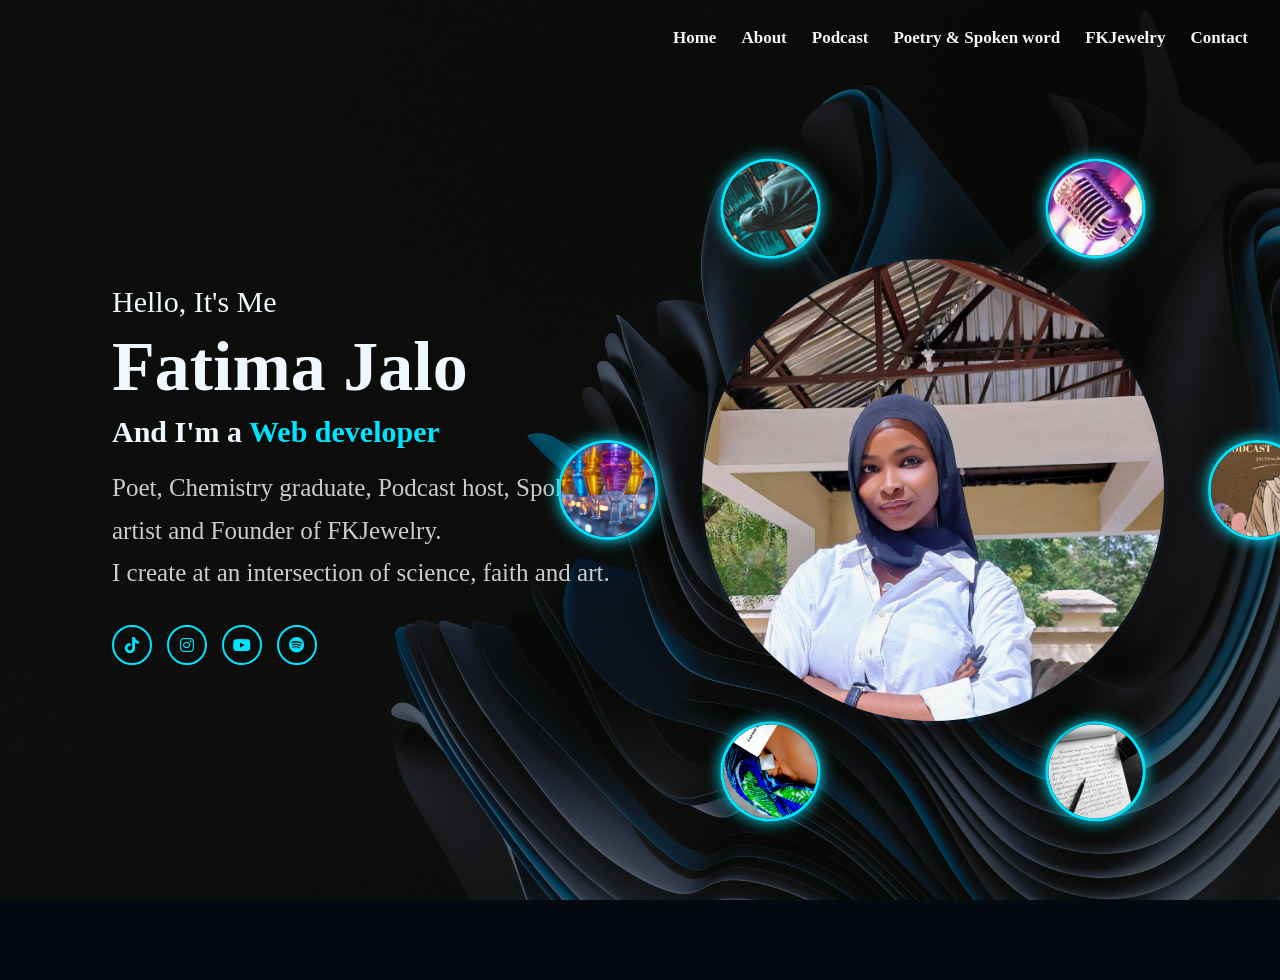
==== commit 04f996f1: "Update index.html" ====
--- a/index.html
+++ b/index.html
@@ -47,13 +47,12 @@
    <header>
     
      <nav class="navbar">
-        <a href="Index.html.html">Home</a>
-        <a href="About.html">About</a>
-        <a href="Podcast.html">Podcast</a>
-        <a href="Poetry & Spoken word.html">Poetry & Spoken word</a>
-        <a href="Web development.html">Web development</a>
-        <a href="FKJewelry.html">FKJewelry</a>
-        <a href="Contact.html">Contact</a>
+    <a href="index.html">Home</a>
+    <a href="about.html">About</a>
+    <a href="podcast.html">Podcast</a>
+    <a href="poetry%20%26%20Spoken%20word.html">Poetry & Spoken word</a>
+    <a href="fkjewelry.html">FKJewelry</a>
+    <a href="contact.html">Contact</a>
      </nav>
      
    </header>
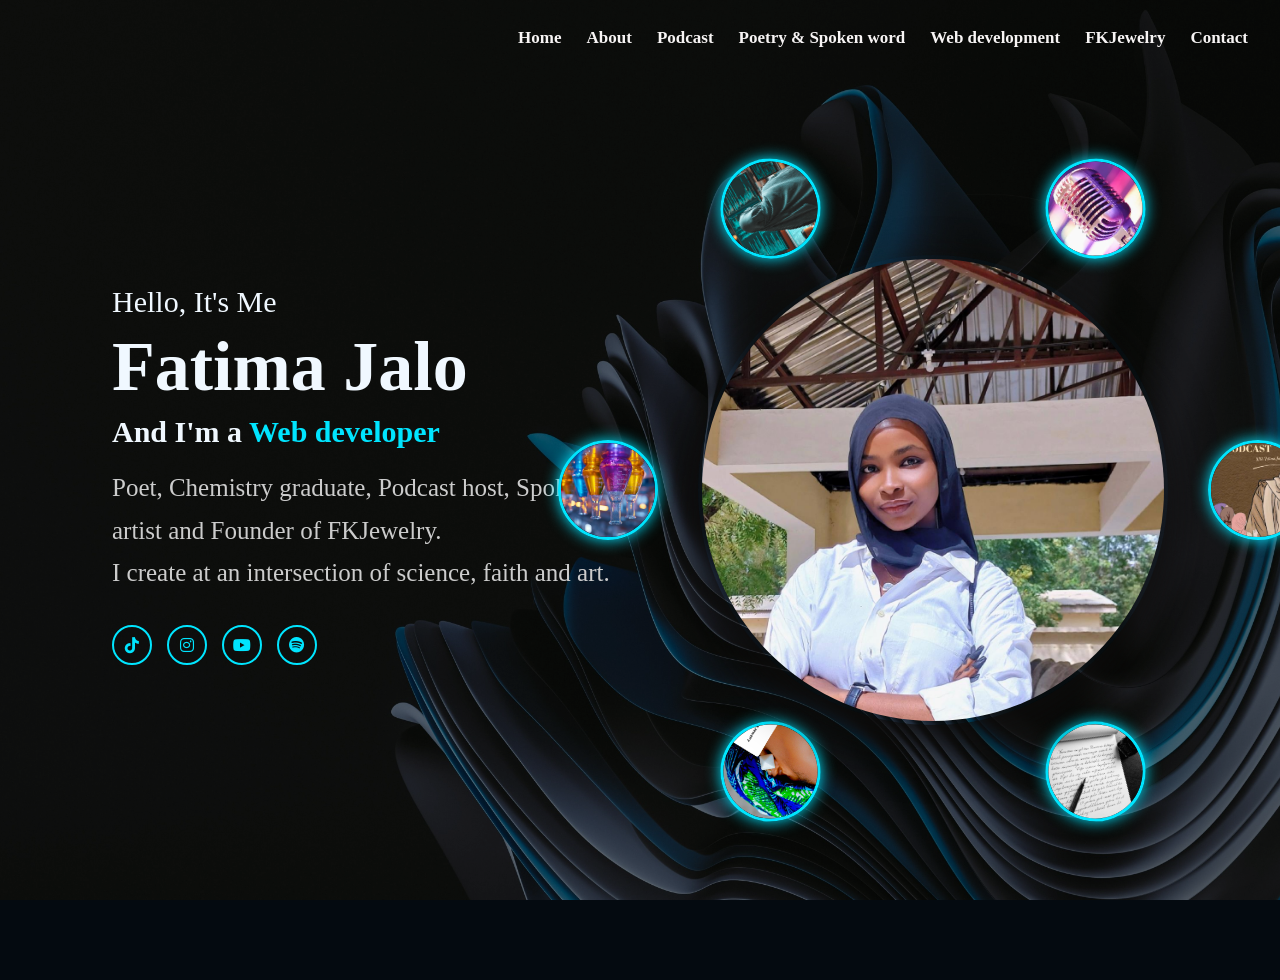
==== commit 1162c59e: "Update index.html" ====
--- a/index.html
+++ b/index.html
@@ -1,6 +1,5 @@
 <!DOCTYPE html>
 <html lang="en">
-<html>
 <head>
  <!--=====Meta & Basic Setup=====-->
  <meta charset="UTF-8">
@@ -16,9 +15,6 @@
 
  <!--=====Page Title=====-->
  <title>Home- Fatima Jalo</title>
-
-<!---=====Favicon=====-->
- <link href="WhatsApp Image 2026-08-05 at 4.56.08 AM.jpeg" rel="stylesheet">
 
 
 <!--===== SEO Meta tags =====-->
@@ -46,14 +42,15 @@
    <!--=====Navbar=====-->
    <header>
     
-     <nav class="navbar">
+  <nav class="navbar">
     <a href="index.html">Home</a>
     <a href="about.html">About</a>
     <a href="podcast.html">Podcast</a>
     <a href="poetry%20%26%20Spoken%20word.html">Poetry & Spoken word</a>
+    <a href="Web%20development.html">Web development</a>
     <a href="fkjewelry.html">FKJewelry</a>
     <a href="contact.html">Contact</a>
-     </nav>
+</nav>
      
    </header>
    <main>
